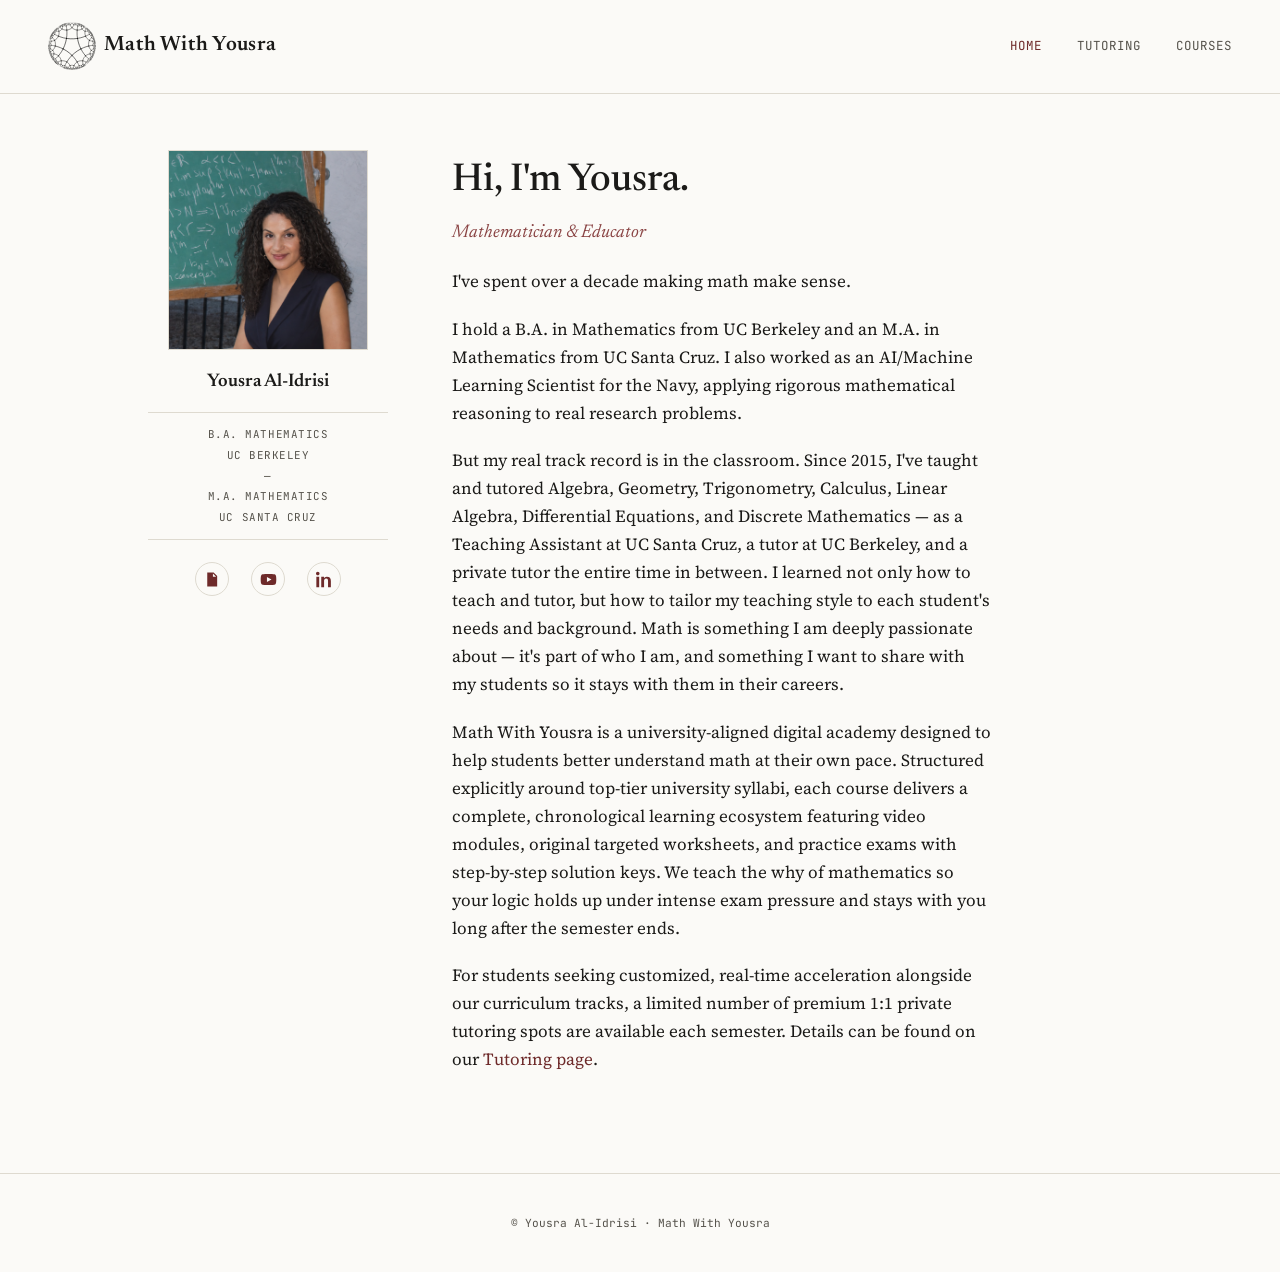
==== index.html @ 48dee4b5 "index.html Replaced sidebar links with icon buttons for CV, YouTube, and LinkedIn." ====
<!DOCTYPE html>
<html lang="en">
<head>
<meta charset="UTF-8">
<meta name="viewport" content="width=device-width, initial-scale=1.0">
<title>Math With Yousra</title>
<link rel="stylesheet" href="style.css">
</head>
<body>
<nav class="topnav">
  <div class="brand"><a href="index.html"><img src="logo.svg" alt="Math With Yousra logo" style="height: 48px; vertical-align: middle; margin-right: 8px;"><span style="vertical-align: middle;">Math With Yousra</span></a></div>
  <div class="navlinks">
    <a href="index.html" class="active">Home</a>
    <a href="tutoring.html">Tutoring</a>
    <a href="courses.html">Courses</a>
  </div>
</nav>
<div class="shell">
  <aside class="sidebar">
    <div class="photo-frame"><img src="profile.jpg" alt="Yousra Al-Idrisi"></div>
    <h2>Yousra Al-Idrisi</h2>
    <div class="credential-plate">
      B.A. Mathematics<br>UC Berkeley
      <br>&mdash;<br>
      M.A. Mathematics<br>UC Santa Cruz
    </div>
    <div class="icon-row">
      <a class="icon-btn" href="CV.pdf" target="_blank" title="Download CV" aria-label="Download CV">
        <svg viewBox="0 0 24 24"><path d="M6 2h9l5 5v15H6V2zm8 1.5V8h4.5L14 3.5zM8 13h8v1.5H8V13zm0 3h8v1.5H8V16zm0-6h4v1.5H8V10z"/></svg>
      </a>
      <a class="icon-btn" href="https://youtube.com/@mathwithyousra" target="_blank" title="YouTube" aria-label="YouTube">
        <svg viewBox="0 0 24 24"><path d="M23 12s0-3.6-.5-5.3c-.3-1-1-1.7-2-2C18.8 4.2 12 4.2 12 4.2s-6.8 0-8.5.5c-1 .3-1.7 1-2 2C1 8.4 1 12 1 12s0 3.6.5 5.3c.3 1 1 1.7 2 2 1.7.5 8.5.5 8.5.5s6.8 0 8.5-.5c1-.3 1.7-1 2-2 .5-1.7.5-5.3.5-5.3zM9.8 15.5V8.5l6.4 3.5-6.4 3.5z"/></svg>
      </a>
      <a class="icon-btn" href="https://www.linkedin.com/in/yousra-al-idrisi-14950a316/" target="_blank" title="LinkedIn" aria-label="LinkedIn">
        <svg viewBox="0 0 24 24"><path d="M4.98 3.5C4.98 4.88 3.9 6 2.5 6S0 4.88 0 3.5 1.1 1 2.5 1 4.98 2.12 4.98 3.5zM.5 8h4V23h-4V8zm7 0h3.8v2.1h.05c.53-1 1.83-2.1 3.77-2.1C19.5 8 21 10.2 21 14.05V23h-4v-8c0-1.9-.03-4.3-2.6-4.3-2.6 0-3 2-3 4.15V23h-4V8z"/></svg>
      </a>
    </div>
  </aside>
  <main class="content">
    <h1>Hi, I'm Yousra.</h1>
    <p class="tagline">Mathematician &amp; Educator</p>
    <p>I've spent over a decade making math make sense.</p>
    <p>I hold a B.A. in Mathematics from UC Berkeley and an M.A. in Mathematics from UC Santa Cruz. I also worked as an AI/Machine Learning Scientist for the Navy, applying rigorous mathematical reasoning to real research problems.</p>
    <p>But my real track record is in the classroom. Since 2015, I've taught and tutored Algebra, Geometry, Trigonometry, Calculus, Linear Algebra, Differential Equations, and Discrete Mathematics — as a Teaching Assistant at UC Santa Cruz, a tutor at UC Berkeley, and a private tutor the entire time in between. I learned not only how to teach and tutor, but how to tailor my teaching style to each student's needs and background. Math is something I am deeply passionate about — it's part of who I am, and something I want to share with my students so it stays with them in their careers.</p>
    <p>Math With Yousra is a university-aligned digital academy designed to help students better understand math at their own pace. Structured explicitly around top-tier university syllabi, each course delivers a complete, chronological learning ecosystem featuring video modules, original targeted worksheets, and practice exams with step-by-step solution keys. We teach the why of mathematics so your logic holds up under intense exam pressure and stays with you long after the semester ends.</p>
    <p>For students seeking customized, real-time acceleration alongside our curriculum tracks, a limited number of premium 1:1 private tutoring spots are available each semester. Details can be found on our <a href="tutoring.html">Tutoring page</a>.</p>
  </main>
</div>
<footer>&copy; Yousra Al-Idrisi · Math With Yousra</footer>
</body>
</html>
---- style.css ----
@import url('https://fonts.googleapis.com/css2?family=Newsreader:ital,wght@0,400;0,500;0,600;1,400&family=Source+Serif+4:ital,wght@0,400;0,600;1,400&family=JetBrains+Mono:wght@400;500&display=swap');

:root {
  --paper: #FBFAF7;
  --ink: #1B1A18;
  --ink-soft: #55524B;
  --maroon: #6E2A2A;
  --maroon-soft: #8A4444;
  --rule: #DEDAD0;
  --mono: 'JetBrains Mono', monospace;
  --serif-display: 'Newsreader', serif;
  --serif-body: 'Source Serif 4', serif;
}

* { box-sizing: border-box; }

html { scroll-behavior: smooth; }

body {
  margin: 0;
  background: var(--paper);
  color: var(--ink);
  font-family: var(--serif-body);
  font-size: 17px;
  line-height: 1.65;
}

a { color: var(--maroon); text-decoration: none; border-bottom: 1px solid transparent; }
a:hover { border-bottom-color: var(--maroon); }
a:focus-visible, button:focus-visible { outline: 2px solid var(--maroon); outline-offset: 3px; }

/* ---------- Top nav ---------- */
.topnav {
  display: flex;
  justify-content: space-between;
  align-items: center;
  padding: 1.4rem 3rem;
  border-bottom: 1px solid var(--rule);
  flex-wrap: wrap;
  gap: 1rem;
}

.brand {
  font-family: var(--serif-display);
  font-weight: 600;
  font-size: 1.3rem;
  letter-spacing: 0.02em;
  color: var(--ink);
}

.brand a { color: inherit; border-bottom: none; }

.navlinks {
  display: flex;
  gap: 2.2rem;
  font-family: var(--mono);
  font-size: 0.78rem;
  text-transform: uppercase;
  letter-spacing: 0.08em;
}

.navlinks a { color: var(--ink-soft); }
.navlinks a.active { color: var(--maroon); }

/* ---------- Page shell ---------- */
.shell {
  max-width: 1080px;
  margin: 0 auto;
  padding: 3.5rem 3rem 5rem;
  display: grid;
  grid-template-columns: 240px 1fr;
  gap: 4rem;
}

/* ---------- Sidebar ---------- */
.sidebar { text-align: center; }

.photo-frame {
  width: 200px;
  height: 200px;
  margin: 0 auto 1.1rem;
  border: 1px solid var(--rule);
  background: #EFEBE2;
  display: flex;
  align-items: center;
  justify-content: center;
  color: var(--ink-soft);
  font-family: var(--mono);
  font-size: 0.7rem;
  text-align: center;
  overflow: hidden;
}

.photo-frame img { width: 100%; height: 100%; object-fit: cover; }

.sidebar h2 {
  font-family: var(--serif-display);
  font-size: 1.15rem;
  font-weight: 600;
  margin: 0 0 0.9rem;
}

.credential-plate {
  font-family: var(--mono);
  font-size: 0.68rem;
  letter-spacing: 0.05em;
  color: var(--ink-soft);
  border-top: 1px solid var(--rule);
  border-bottom: 1px solid var(--rule);
  padding: 0.7rem 0;
  margin-bottom: 1.4rem;
  line-height: 1.9;
  text-transform: uppercase;
}

.sidebar-links {
  display: flex;
  flex-direction: column;
  gap: 0.6rem;
  font-family: var(--mono);
  font-size: 0.78rem;
  text-transform: uppercase;
  letter-spacing: 0.05em;
}

/* ---------- Icon row (CV / YouTube / LinkedIn) ---------- */
.icon-row {
  display: flex;
  justify-content: center;
  align-items: center;
  gap: 1.4rem;
  margin-top: 0.2rem;
}

.icon-btn {
  display: flex;
  align-items: center;
  justify-content: center;
  width: 34px;
  height: 34px;
  border-radius: 50%;
  border: 1px solid var(--rule);
  color: var(--maroon);
  transition: background 0.15s, border-color 0.15s;
}

.icon-btn:hover {
  background: var(--maroon);
  border-color: var(--maroon);
  color: var(--paper);
}

.icon-btn svg {
  width: 17px;
  height: 17px;
  fill: currentColor;
}

/* ---------- Main content ---------- */
.content h1 {
  font-family: var(--serif-display);
  font-weight: 500;
  font-size: 2.4rem;
  margin: 0 0 0.3rem;
}

.tagline {
  font-family: var(--serif-display);
  font-style: italic;
  color: var(--maroon-soft);
  font-size: 1.15rem;
  margin: 0 0 1.8rem;
}

.content p { margin: 0 0 1.2rem; max-width: 60ch; }

.section-divider {
  border: none;
  border-top: 1px solid var(--rule);
  margin: 2.6rem 0;
}

.content h3 {
  font-family: var(--mono);
  font-size: 0.75rem;
  letter-spacing: 0.1em;
  text-transform: uppercase;
  color: var(--ink-soft);
  margin: 0 0 1rem;
}

footer {
  text-align: center;
  font-family: var(--mono);
  font-size: 0.7rem;
  color: var(--ink-soft);
  padding: 2.5rem 1rem;
  border-top: 1px solid var(--rule);
}

/* ---------- Placeholder page ---------- */
.coming-soon {
  border: 1px dashed var(--rule);
  padding: 2.5rem;
  text-align: center;
  color: var(--ink-soft);
  font-family: var(--mono);
  font-size: 0.85rem;
  letter-spacing: 0.03em;
}

/* ---------- Responsive ---------- */
@media (max-width: 720px) {
  .shell { grid-template-columns: 1fr; padding: 2rem 1.4rem 3.5rem; }
  .topnav { padding: 1.2rem 1.4rem; }
  .sidebar { max-width: 260px; margin: 0 auto; }
}
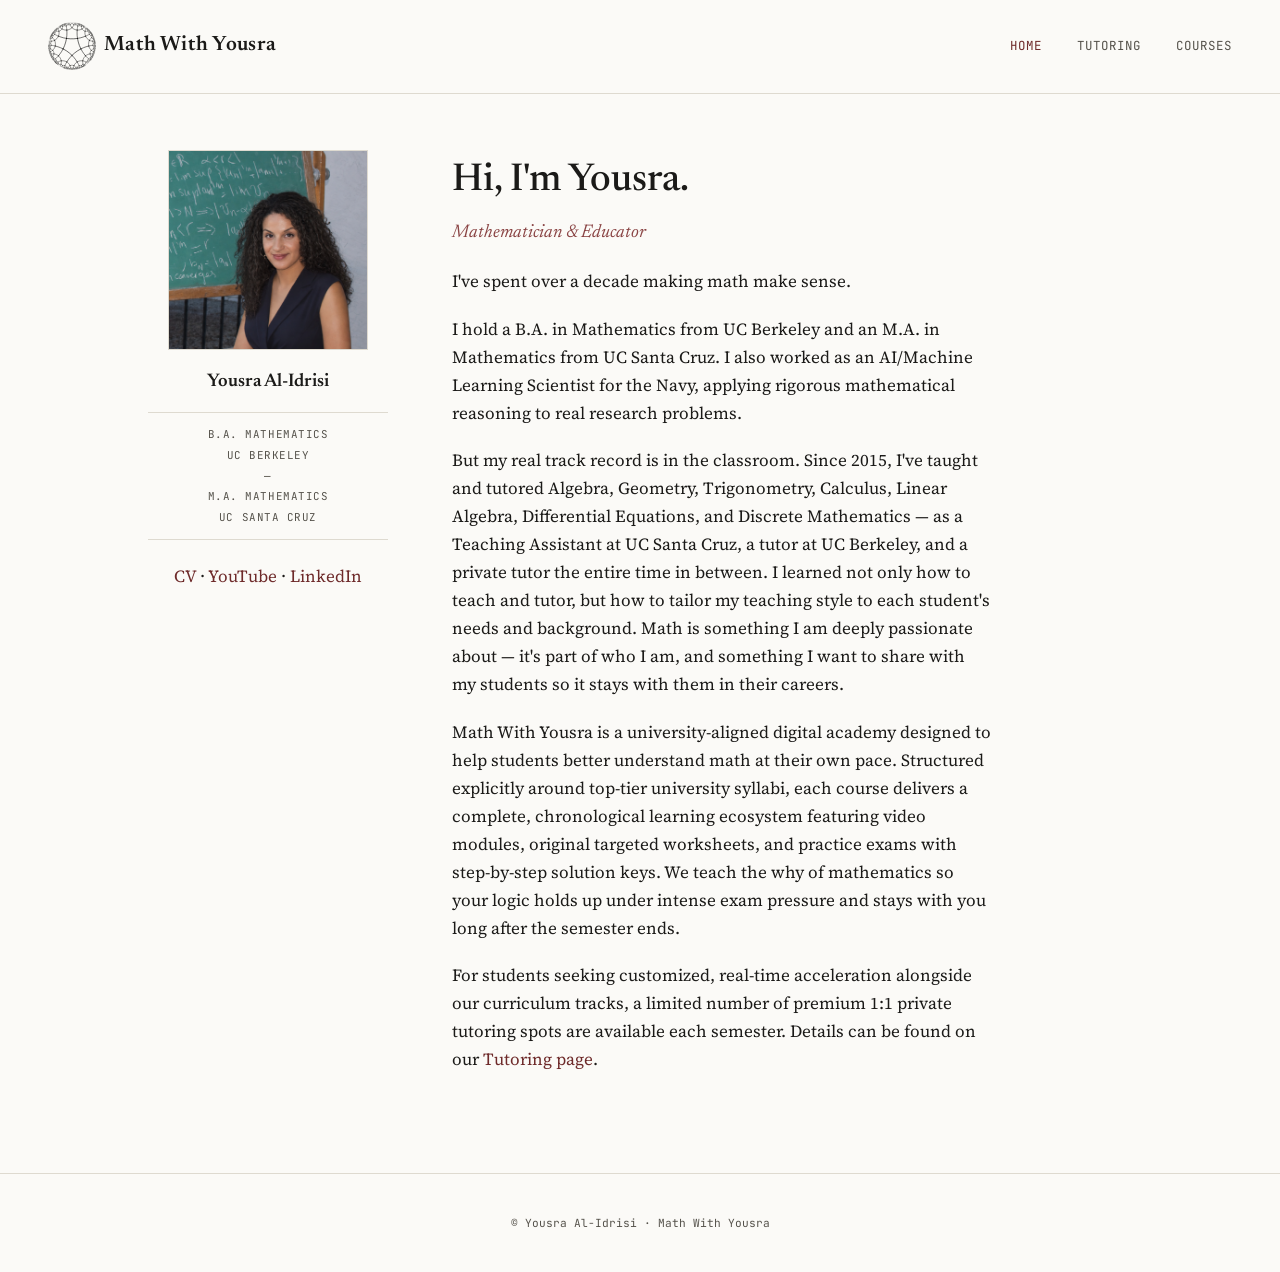
==== commit f4e623b4: "index.html" ====
--- a/index.html
+++ b/index.html
@@ -24,16 +24,12 @@
       <br>&mdash;<br>
       M.A. Mathematics<br>UC Santa Cruz
     </div>
-    <div class="icon-row">
-      <a class="icon-btn" href="CV.pdf" target="_blank" title="Download CV" aria-label="Download CV">
-        <svg viewBox="0 0 24 24"><path d="M6 2h9l5 5v15H6V2zm8 1.5V8h4.5L14 3.5zM8 13h8v1.5H8V13zm0 3h8v1.5H8V16zm0-6h4v1.5H8V10z"/></svg>
-      </a>
-      <a class="icon-btn" href="https://youtube.com/@mathwithyousra" target="_blank" title="YouTube" aria-label="YouTube">
-        <svg viewBox="0 0 24 24"><path d="M23 12s0-3.6-.5-5.3c-.3-1-1-1.7-2-2C18.8 4.2 12 4.2 12 4.2s-6.8 0-8.5.5c-1 .3-1.7 1-2 2C1 8.4 1 12 1 12s0 3.6.5 5.3c.3 1 1 1.7 2 2 1.7.5 8.5.5 8.5.5s6.8 0 8.5-.5c1-.3 1.7-1 2-2 .5-1.7.5-5.3.5-5.3zM9.8 15.5V8.5l6.4 3.5-6.4 3.5z"/></svg>
-      </a>
-      <a class="icon-btn" href="https://www.linkedin.com/in/yousra-al-idrisi-14950a316/" target="_blank" title="LinkedIn" aria-label="LinkedIn">
-        <svg viewBox="0 0 24 24"><path d="M4.98 3.5C4.98 4.88 3.9 6 2.5 6S0 4.88 0 3.5 1.1 1 2.5 1 4.98 2.12 4.98 3.5zM.5 8h4V23h-4V8zm7 0h3.8v2.1h.05c.53-1 1.83-2.1 3.77-2.1C19.5 8 21 10.2 21 14.05V23h-4v-8c0-1.9-.03-4.3-2.6-4.3-2.6 0-3 2-3 4.15V23h-4V8z"/></svg>
-      </a>
+    <div class="sidebar-links-inline">
+      <a href="CV.pdf" target="_blank">CV</a>
+      <span class="dot">·</span>
+      <a href="https://youtube.com/@mathwithyousra" target="_blank">YouTube</a>
+      <span class="dot">·</span>
+      <a href="https://www.linkedin.com/in/yousra-al-idrisi-14950a316/" target="_blank">LinkedIn</a>
     </div>
   </aside>
   <main class="content">
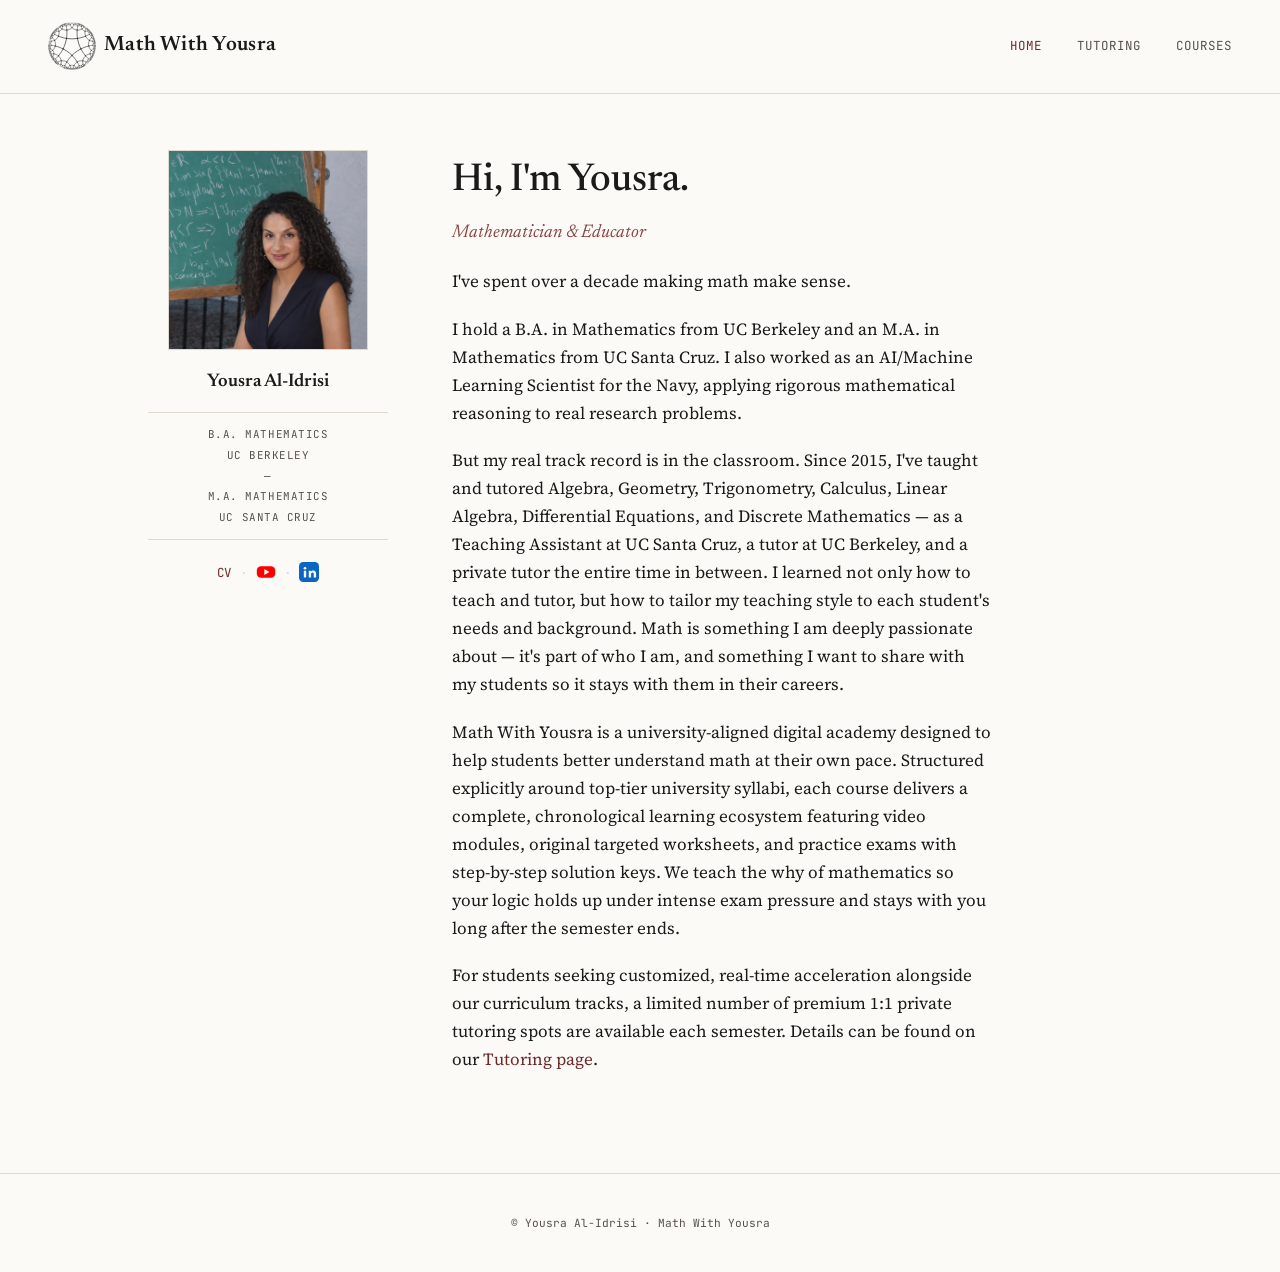
==== commit cc29c88d: "index.html Added SVG icons and aria-labels for YouTube and LinkedIn links for better accessibility." ====
--- a/index.html
+++ b/index.html
@@ -27,9 +27,21 @@
     <div class="sidebar-links-inline">
       <a href="CV.pdf" target="_blank">CV</a>
       <span class="dot">·</span>
-      <a href="https://youtube.com/@mathwithyousra" target="_blank">YouTube</a>
+      <a href="https://youtube.com/@mathwithyousra" target="_blank" title="YouTube" aria-label="YouTube">
+        <svg width="20" height="20" viewBox="0 0 24 24" style="vertical-align: -5px;">
+          <rect x="1" y="5" width="22" height="14" rx="5" fill="#FF0000"/>
+          <path d="M10 8.5v7l6-3.5z" fill="#FFFFFF"/>
+        </svg>
+      </a>
       <span class="dot">·</span>
-      <a href="https://www.linkedin.com/in/yousra-al-idrisi-14950a316/" target="_blank">LinkedIn</a>
+      <a href="https://www.linkedin.com/in/yousra-al-idrisi-14950a316/" target="_blank" title="LinkedIn" aria-label="LinkedIn">
+        <svg width="20" height="20" viewBox="0 0 24 24" style="vertical-align: -5px;">
+          <rect width="24" height="24" rx="5" fill="#0A66C2"/>
+          <circle cx="7.2" cy="7.5" r="1.6" fill="#FFFFFF"/>
+          <rect x="5.8" y="10.5" width="2.8" height="8" fill="#FFFFFF"/>
+          <path d="M11.5 10.5h2.7v1.2c.6-1 1.7-1.5 2.9-1.5 2.3 0 3.4 1.5 3.4 4.1v4.2h-2.8v-3.8c0-1.2-.4-2-1.5-2s-1.7.9-1.7 2v3.8h-2.8v-8z" fill="#FFFFFF"/>
+        </svg>
+      </a>
     </div>
   </aside>
   <main class="content">
--- a/style.css
+++ b/style.css
@@ -113,47 +113,20 @@
   text-transform: uppercase;
 }
 
-.sidebar-links {
+/* ---------- Sidebar links (CV / YouTube / LinkedIn) ---------- */
+.sidebar-links-inline {
   display: flex;
-  flex-direction: column;
-  gap: 0.6rem;
+  justify-content: center;
+  align-items: center;
+  gap: 0.5rem;
   font-family: var(--mono);
   font-size: 0.78rem;
   text-transform: uppercase;
   letter-spacing: 0.05em;
 }
 
-/* ---------- Icon row (CV / YouTube / LinkedIn) ---------- */
-.icon-row {
-  display: flex;
-  justify-content: center;
-  align-items: center;
-  gap: 1.4rem;
-  margin-top: 0.2rem;
-}
-
-.icon-btn {
-  display: flex;
-  align-items: center;
-  justify-content: center;
-  width: 34px;
-  height: 34px;
-  border-radius: 50%;
-  border: 1px solid var(--rule);
-  color: var(--maroon);
-  transition: background 0.15s, border-color 0.15s;
-}
-
-.icon-btn:hover {
-  background: var(--maroon);
-  border-color: var(--maroon);
-  color: var(--paper);
-}
-
-.icon-btn svg {
-  width: 17px;
-  height: 17px;
-  fill: currentColor;
+.sidebar-links-inline .dot {
+  color: var(--rule);
 }
 
 /* ---------- Main content ---------- */
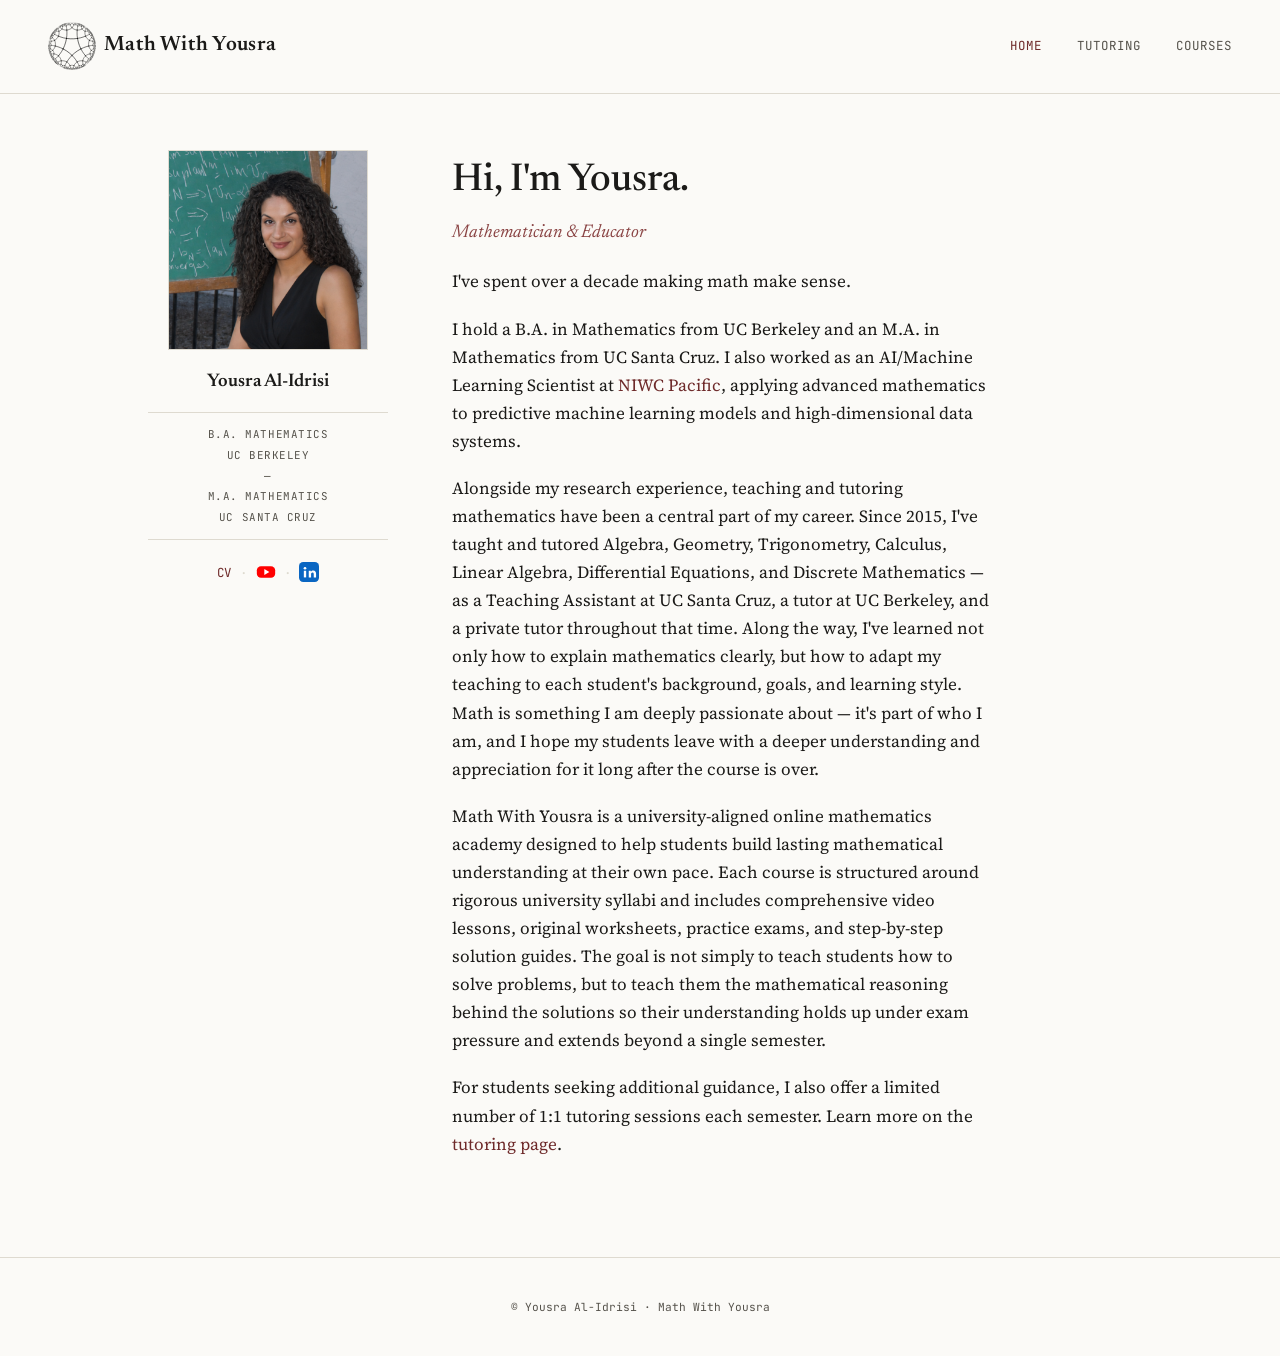
==== commit 394b3c22: "index.html" ====
--- a/index.html
+++ b/index.html
@@ -48,10 +48,10 @@
     <h1>Hi, I'm Yousra.</h1>
     <p class="tagline">Mathematician &amp; Educator</p>
     <p>I've spent over a decade making math make sense.</p>
-    <p>I hold a B.A. in Mathematics from UC Berkeley and an M.A. in Mathematics from UC Santa Cruz. I also worked as an AI/Machine Learning Scientist for the Navy, applying rigorous mathematical reasoning to real research problems.</p>
-    <p>But my real track record is in the classroom. Since 2015, I've taught and tutored Algebra, Geometry, Trigonometry, Calculus, Linear Algebra, Differential Equations, and Discrete Mathematics — as a Teaching Assistant at UC Santa Cruz, a tutor at UC Berkeley, and a private tutor the entire time in between. I learned not only how to teach and tutor, but how to tailor my teaching style to each student's needs and background. Math is something I am deeply passionate about — it's part of who I am, and something I want to share with my students so it stays with them in their careers.</p>
-    <p>Math With Yousra is a university-aligned digital academy designed to help students better understand math at their own pace. Structured explicitly around top-tier university syllabi, each course delivers a complete, chronological learning ecosystem featuring video modules, original targeted worksheets, and practice exams with step-by-step solution keys. We teach the why of mathematics so your logic holds up under intense exam pressure and stays with you long after the semester ends.</p>
-    <p>For students seeking customized, real-time acceleration alongside our curriculum tracks, a limited number of premium 1:1 private tutoring spots are available each semester. Details can be found on our <a href="tutoring.html">Tutoring page</a>.</p>
+    <p>I hold a B.A. in Mathematics from UC Berkeley and an M.A. in Mathematics from UC Santa Cruz. I also worked as an AI/Machine Learning Scientist at <a href="https://www.niwcpacific.navy.mil/" target="_blank">NIWC Pacific</a>, applying advanced mathematics to predictive machine learning models and high-dimensional data systems.</p>
+    <p>Alongside my research experience, teaching and tutoring mathematics have been a central part of my career. Since 2015, I've taught and tutored Algebra, Geometry, Trigonometry, Calculus, Linear Algebra, Differential Equations, and Discrete Mathematics — as a Teaching Assistant at UC Santa Cruz, a tutor at UC Berkeley, and a private tutor throughout that time. Along the way, I've learned not only how to explain mathematics clearly, but how to adapt my teaching to each student's background, goals, and learning style. Math is something I am deeply passionate about — it's part of who I am, and I hope my students leave with a deeper understanding and appreciation for it long after the course is over.</p>
+    <p>Math With Yousra is a university-aligned online mathematics academy designed to help students build lasting mathematical understanding at their own pace. Each course is structured around rigorous university syllabi and includes comprehensive video lessons, original worksheets, practice exams, and step-by-step solution guides. The goal is not simply to teach students how to solve problems, but to teach them the mathematical reasoning behind the solutions so their understanding holds up under exam pressure and extends beyond a single semester.</p>
+    <p>For students seeking additional guidance, I also offer a limited number of 1:1 tutoring sessions each semester. Learn more on the <a href="tutoring.html">tutoring page</a>.</p>
   </main>
 </div>
 <footer>&copy; Yousra Al-Idrisi · Math With Yousra</footer>
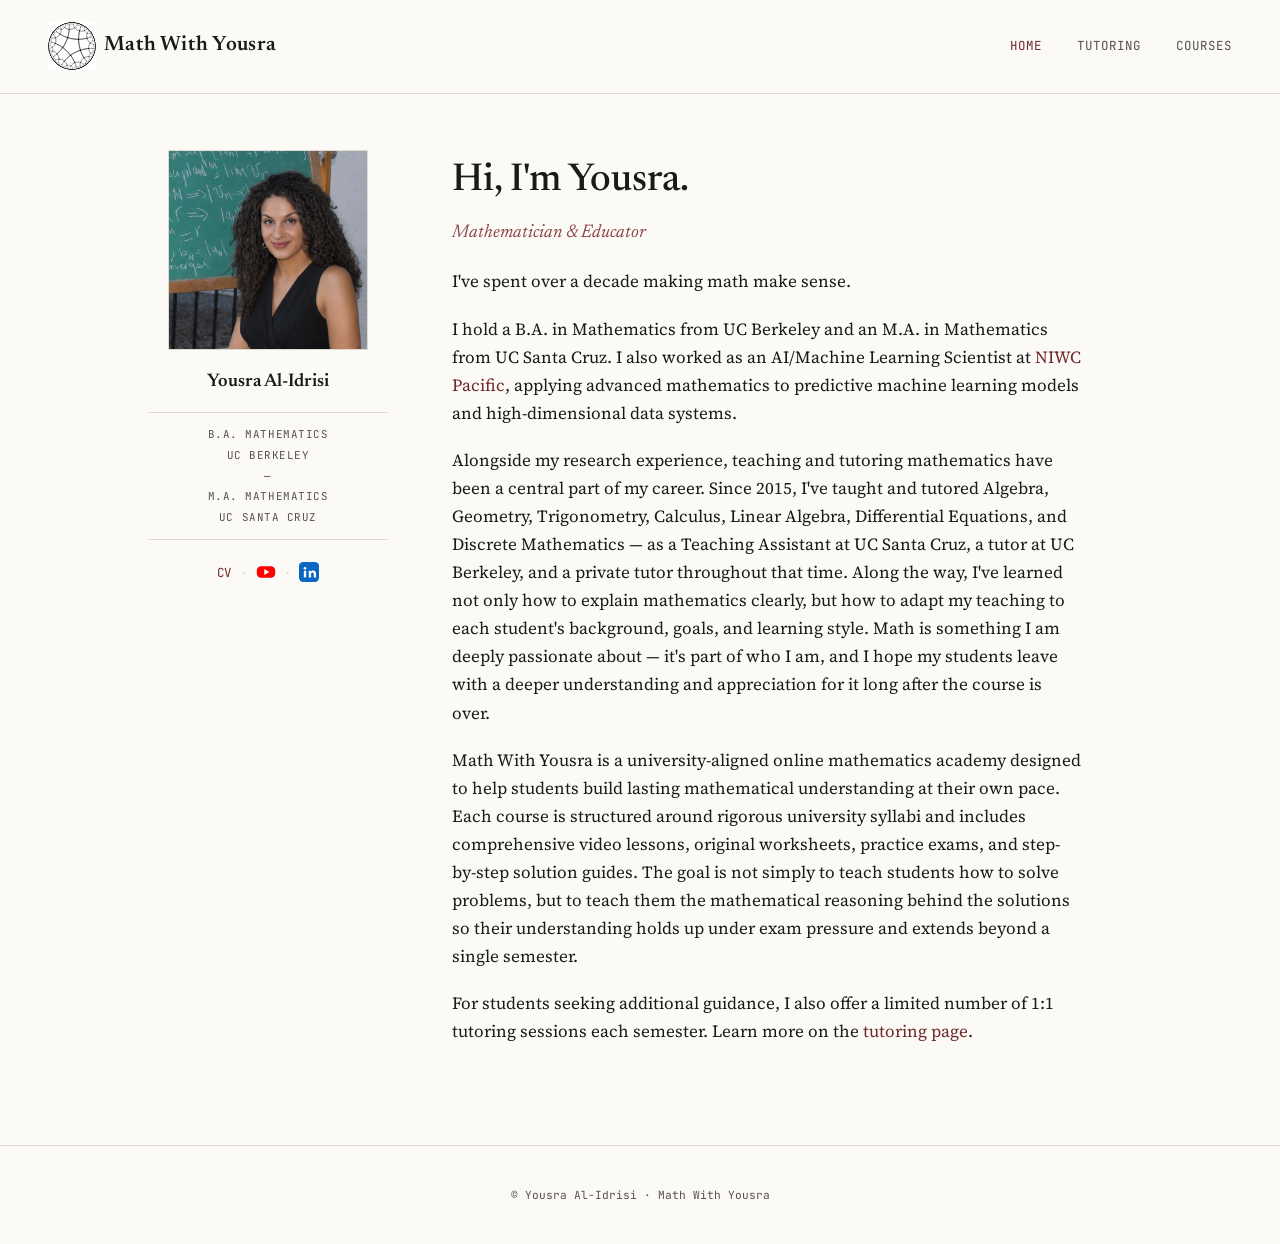
==== commit 3c5cf75b: "index.html" ====
--- a/index.html
+++ b/index.html
@@ -8,7 +8,7 @@
 </head>
 <body>
 <nav class="topnav">
-  <div class="brand"><a href="index.html"><img src="logo.svg" alt="Math With Yousra logo" style="height: 48px; vertical-align: middle; margin-right: 8px;"><span style="vertical-align: middle;">Math With Yousra</span></a></div>
+  <div class="brand"><a href="index.html"><img src="math-with-yousra-logo.svg" alt="Math With Yousra logo" style="height: 48px; vertical-align: middle; margin-right: 8px;"><span style="vertical-align: middle;">Math With Yousra</span></a></div>
   <div class="navlinks">
     <a href="index.html" class="active">Home</a>
     <a href="tutoring.html">Tutoring</a>
--- a/style.css
+++ b/style.css
@@ -145,7 +145,7 @@
   margin: 0 0 1.8rem;
 }
 
-.content p { margin: 0 0 1.2rem; max-width: 60ch; }
+.content p { margin: 0 0 1.2rem; max-width: 70ch; }
 
 .section-divider {
   border: none;
@@ -182,9 +182,116 @@
   letter-spacing: 0.03em;
 }
 
+/* ---------- Contact box ---------- */
+.contact-box {
+  background: #F3EFE7;
+  border: 1px solid var(--rule);
+  border-radius: 6px;
+  padding: 2.2rem 2.4rem;
+  margin-top: 2rem;
+  max-width: 520px;
+}
+
+.contact-box h3 {
+  font-family: var(--serif-display);
+  font-weight: 600;
+  font-size: 1.4rem;
+  text-transform: none;
+  letter-spacing: 0;
+  color: var(--ink);
+  margin: 0 0 0.4rem;
+}
+
+.contact-box .contact-sub {
+  color: var(--ink-soft);
+  font-size: 0.95rem;
+  margin: 0 0 1.6rem;
+}
+
+.form-group { margin-bottom: 1.3rem; }
+
+.form-group label {
+  display: block;
+  font-family: var(--mono);
+  font-size: 0.72rem;
+  text-transform: uppercase;
+  letter-spacing: 0.05em;
+  color: var(--ink-soft);
+  margin-bottom: 0.4rem;
+}
+
+.form-group input,
+.form-group textarea {
+  width: 100%;
+  padding: 0.65rem 0.75rem;
+  font-family: var(--serif-body);
+  font-size: 0.95rem;
+  border: 1px solid var(--rule);
+  background: #FFFFFF;
+  color: var(--ink);
+  border-radius: 3px;
+}
+
+.form-group input:focus,
+.form-group textarea:focus {
+  outline: none;
+  border-color: var(--maroon);
+}
+
+button[type="submit"] {
+  font-family: var(--mono);
+  font-size: 0.78rem;
+  text-transform: uppercase;
+  letter-spacing: 0.05em;
+  background: var(--maroon);
+  color: var(--paper);
+  border: none;
+  padding: 0.75rem 1.8rem;
+  cursor: pointer;
+  border-radius: 3px;
+}
+
+button[type="submit"]:hover {
+  background: var(--maroon-soft);
+}
+
+/* ---------- Course list ---------- */
+.course-list {
+  margin-top: 1.5rem;
+  border-top: 1px solid var(--rule);
+}
+
+.course-row {
+  display: flex;
+  justify-content: space-between;
+  align-items: center;
+  padding: 1.3rem 0.2rem;
+  border-bottom: 1px solid var(--rule);
+  color: var(--ink);
+  transition: color 0.15s;
+}
+
+.course-row:hover {
+  color: var(--maroon);
+  border-bottom-color: var(--maroon);
+}
+
+.course-row .course-name {
+  font-family: var(--serif-display);
+  font-size: 1.2rem;
+  font-weight: 500;
+}
+
+.course-row .arrow {
+  font-family: var(--mono);
+  font-size: 0.9rem;
+  color: var(--maroon);
+}
+
 /* ---------- Responsive ---------- */
 @media (max-width: 720px) {
   .shell { grid-template-columns: 1fr; padding: 2rem 1.4rem 3.5rem; }
   .topnav { padding: 1.2rem 1.4rem; }
   .sidebar { max-width: 260px; margin: 0 auto; }
-}
+  .contact-box { padding: 1.6rem; }
+}
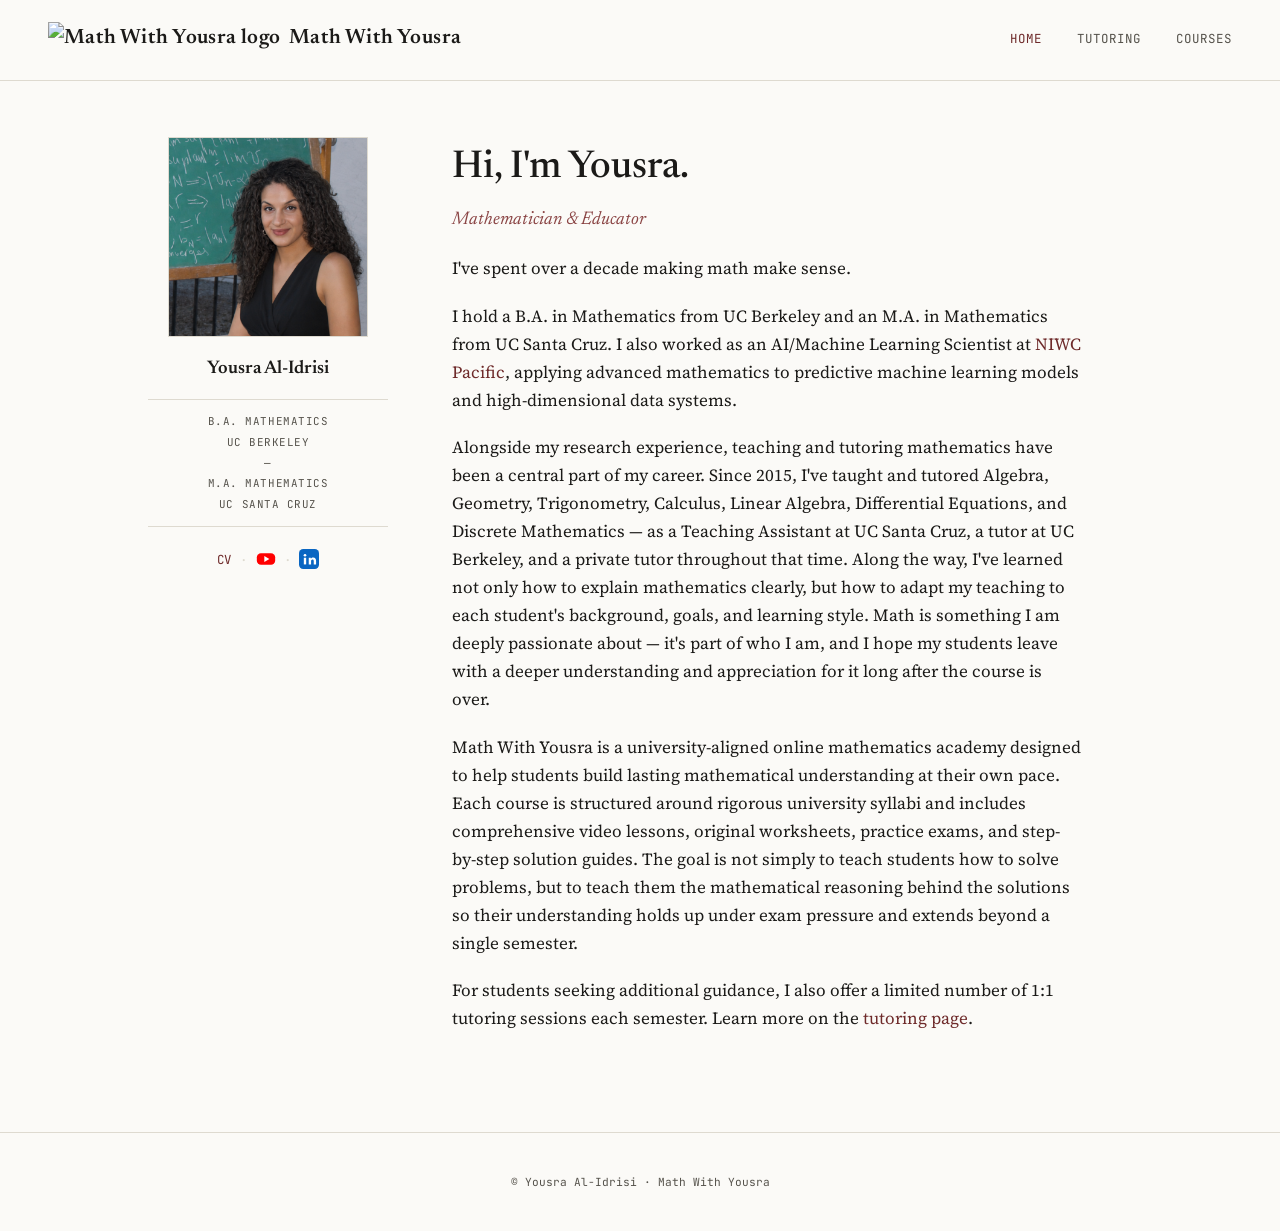
==== commit d6e11646: "index.html Updated the logo source in the brand div from 'math-with-yousra-logo.svg' to 'math-with-y" ====
--- a/index.html
+++ b/index.html
@@ -8,7 +8,7 @@
 </head>
 <body>
 <nav class="topnav">
-  <div class="brand"><a href="index.html"><img src="math-with-yousra-logo.svg" alt="Math With Yousra logo" style="height: 48px; vertical-align: middle; margin-right: 8px;"><span style="vertical-align: middle;">Math With Yousra</span></a></div>
+  <div class="brand"><a href="index.html"><img src="math-with-yousra-logo.js" alt="Math With Yousra logo" style="height: 48px; vertical-align: middle; margin-right: 8px;"><span style="vertical-align: middle;">Math With Yousra</span></a></div>
   <div class="navlinks">
     <a href="index.html" class="active">Home</a>
     <a href="tutoring.html">Tutoring</a>
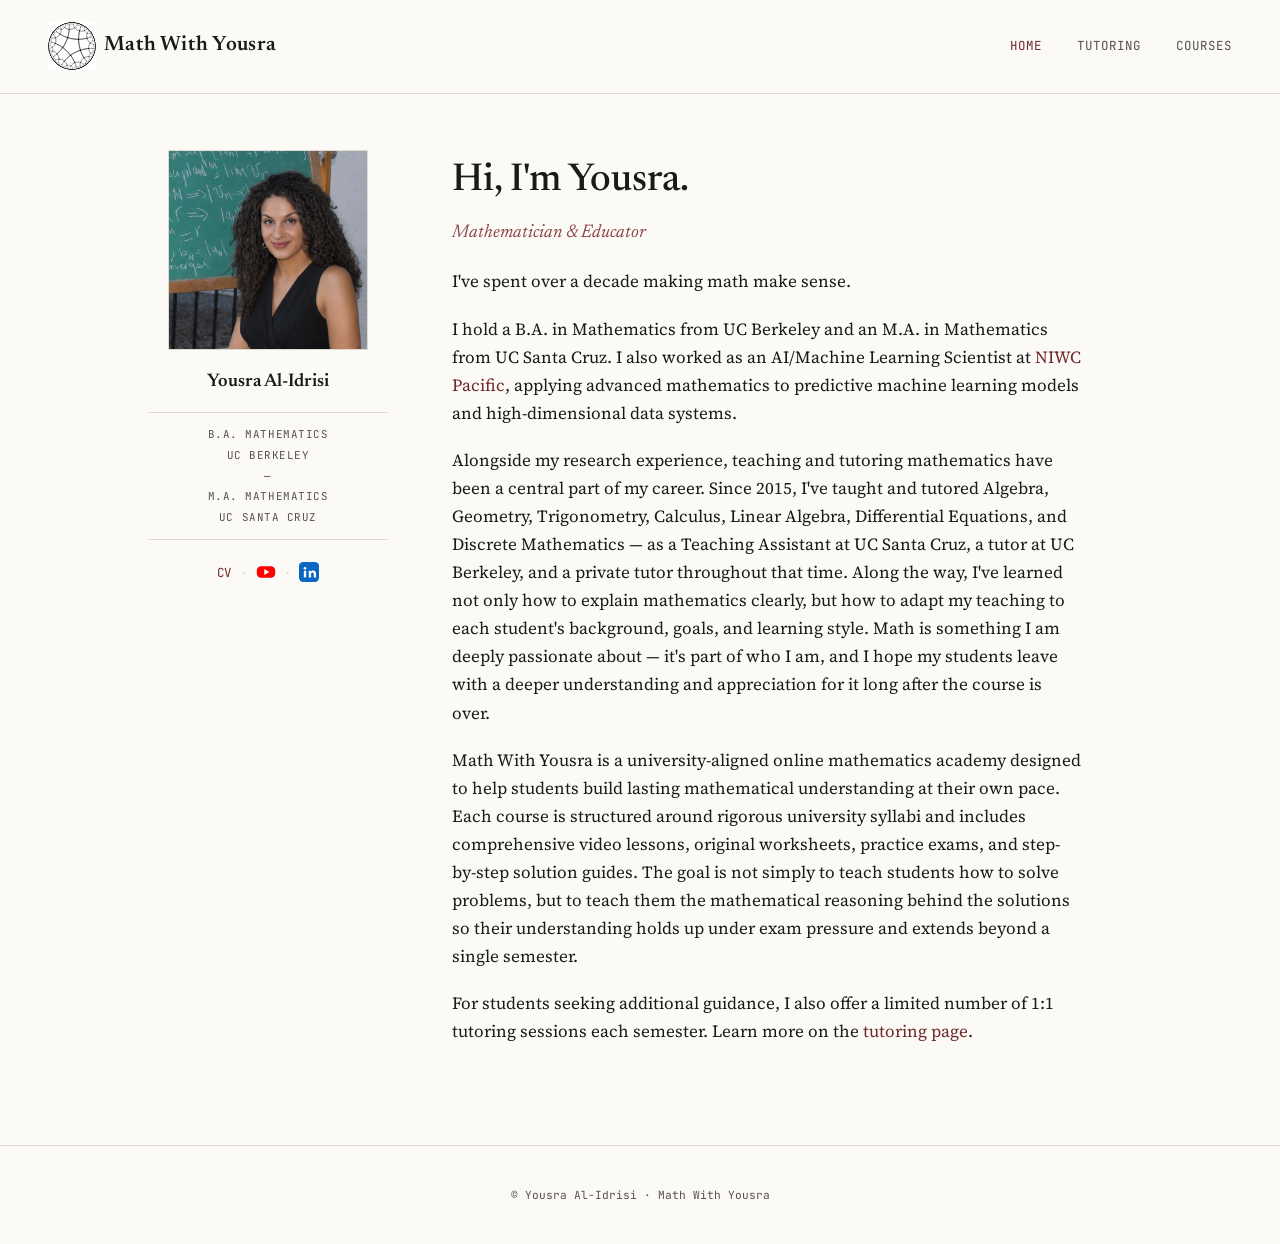
==== commit 89dab60f: "index.html" ====
--- a/index.html
+++ b/index.html
@@ -8,7 +8,7 @@
 </head>
 <body>
 <nav class="topnav">
-  <div class="brand"><a href="index.html"><img src="math-with-yousra-logo.js" alt="Math With Yousra logo" style="height: 48px; vertical-align: middle; margin-right: 8px;"><span style="vertical-align: middle;">Math With Yousra</span></a></div>
+  <div class="brand"><a href="index.html"><img src="math-with-yousra-logo.svg" alt="Math With Yousra logo" style="height: 48px; vertical-align: middle; margin-right: 8px;"><span style="vertical-align: middle;">Math With Yousra</span></a></div>
   <div class="navlinks">
     <a href="index.html" class="active">Home</a>
     <a href="tutoring.html">Tutoring</a>
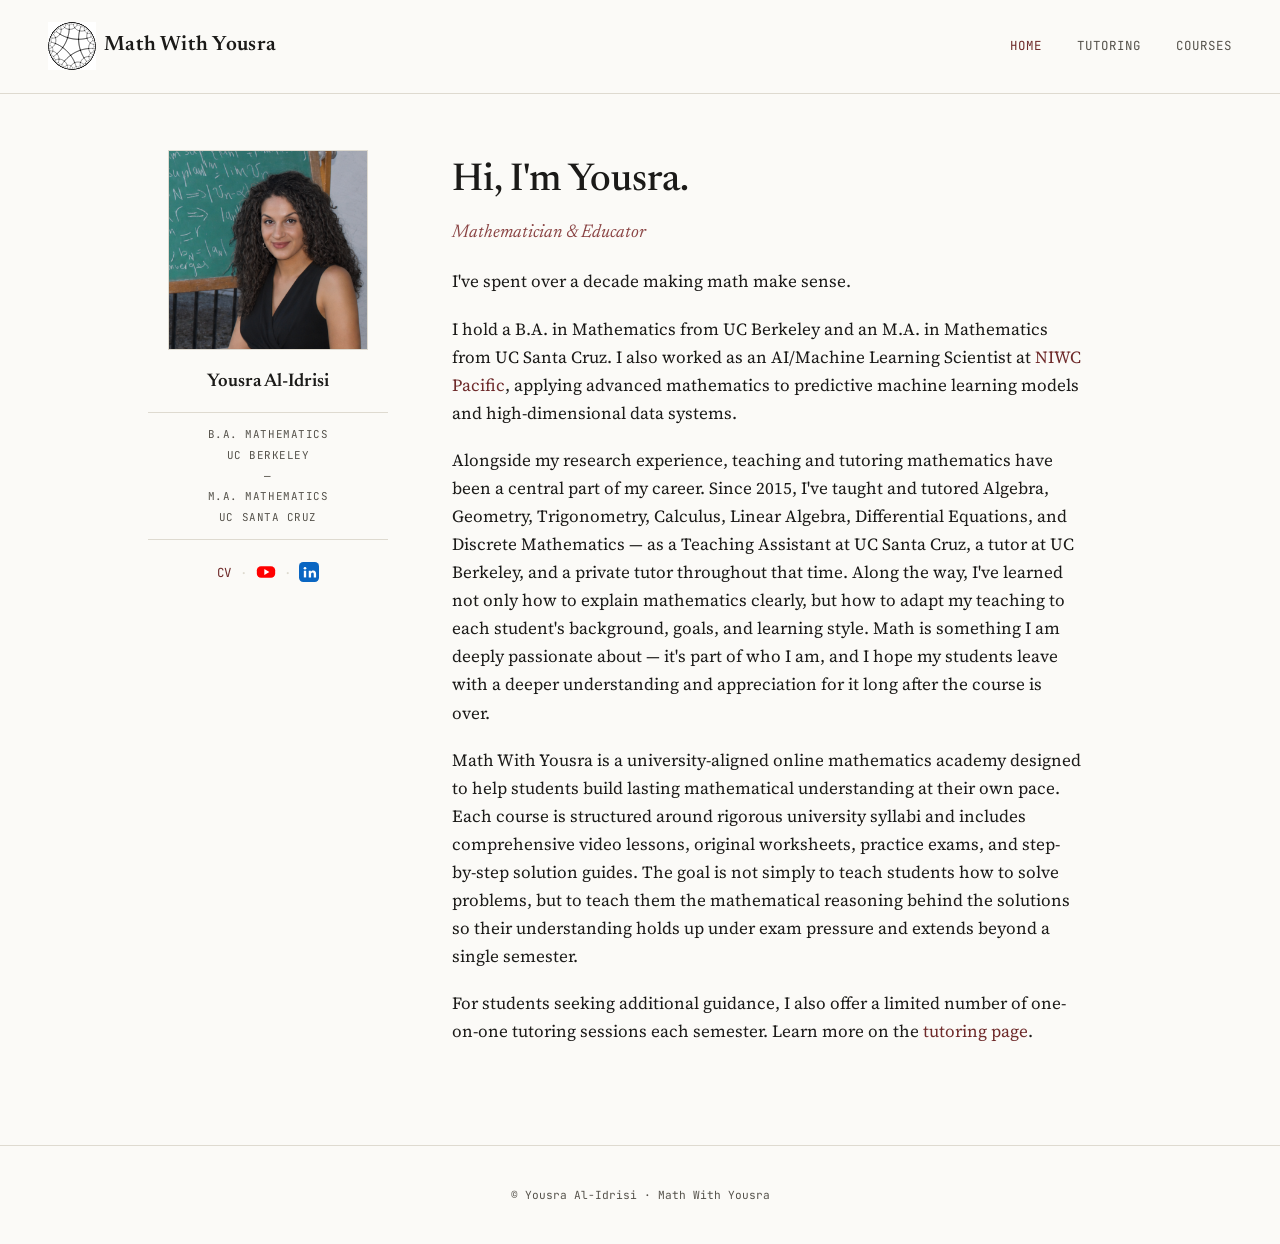
==== commit 40114645: "index.html" ====
--- a/index.html
+++ b/index.html
@@ -51,7 +51,7 @@
     <p>I hold a B.A. in Mathematics from UC Berkeley and an M.A. in Mathematics from UC Santa Cruz. I also worked as an AI/Machine Learning Scientist at <a href="https://www.niwcpacific.navy.mil/" target="_blank">NIWC Pacific</a>, applying advanced mathematics to predictive machine learning models and high-dimensional data systems.</p>
     <p>Alongside my research experience, teaching and tutoring mathematics have been a central part of my career. Since 2015, I've taught and tutored Algebra, Geometry, Trigonometry, Calculus, Linear Algebra, Differential Equations, and Discrete Mathematics — as a Teaching Assistant at UC Santa Cruz, a tutor at UC Berkeley, and a private tutor throughout that time. Along the way, I've learned not only how to explain mathematics clearly, but how to adapt my teaching to each student's background, goals, and learning style. Math is something I am deeply passionate about — it's part of who I am, and I hope my students leave with a deeper understanding and appreciation for it long after the course is over.</p>
     <p>Math With Yousra is a university-aligned online mathematics academy designed to help students build lasting mathematical understanding at their own pace. Each course is structured around rigorous university syllabi and includes comprehensive video lessons, original worksheets, practice exams, and step-by-step solution guides. The goal is not simply to teach students how to solve problems, but to teach them the mathematical reasoning behind the solutions so their understanding holds up under exam pressure and extends beyond a single semester.</p>
-    <p>For students seeking additional guidance, I also offer a limited number of 1:1 tutoring sessions each semester. Learn more on the <a href="tutoring.html">tutoring page</a>.</p>
+    <p>For students seeking additional guidance, I also offer a limited number of one-on-one tutoring sessions each semester. Learn more on the <a href="tutoring.html">tutoring page</a>.</p>
   </main>
 </div>
 <footer>&copy; Yousra Al-Idrisi · Math With Yousra</footer>
